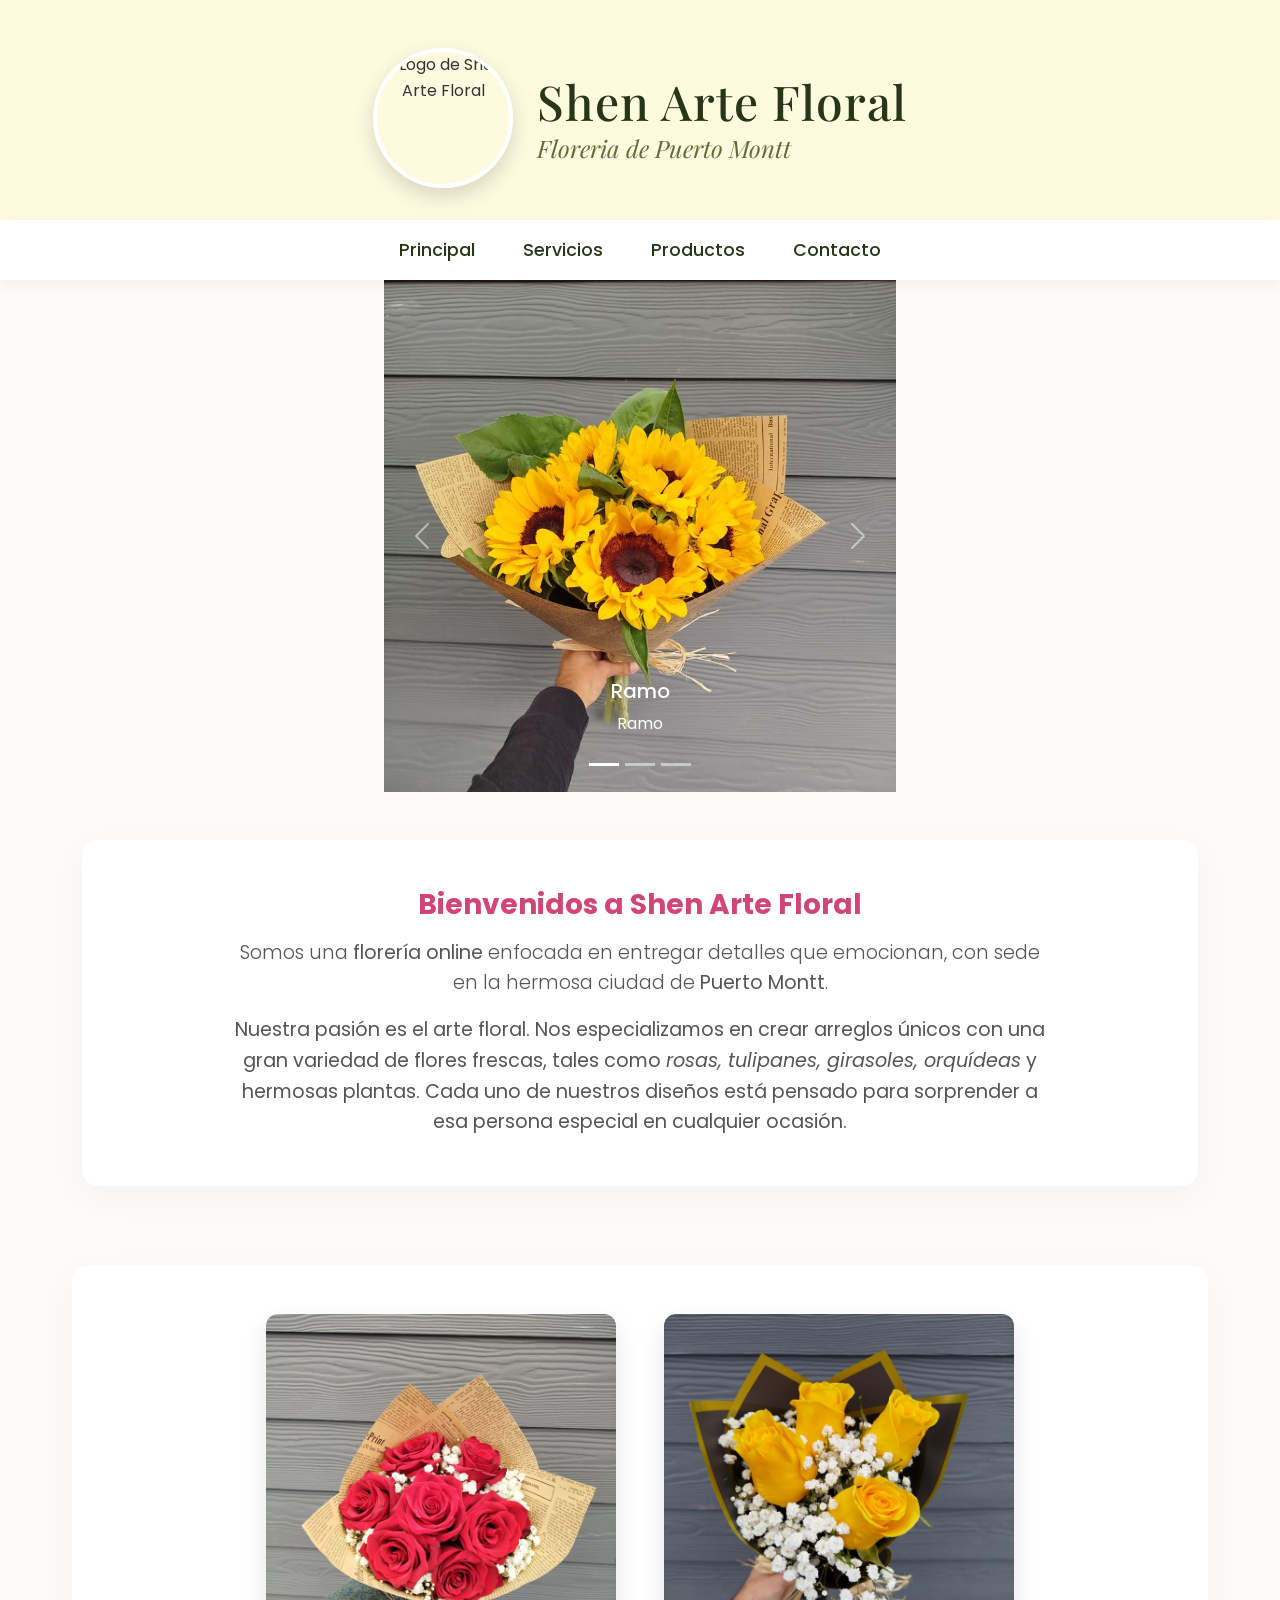
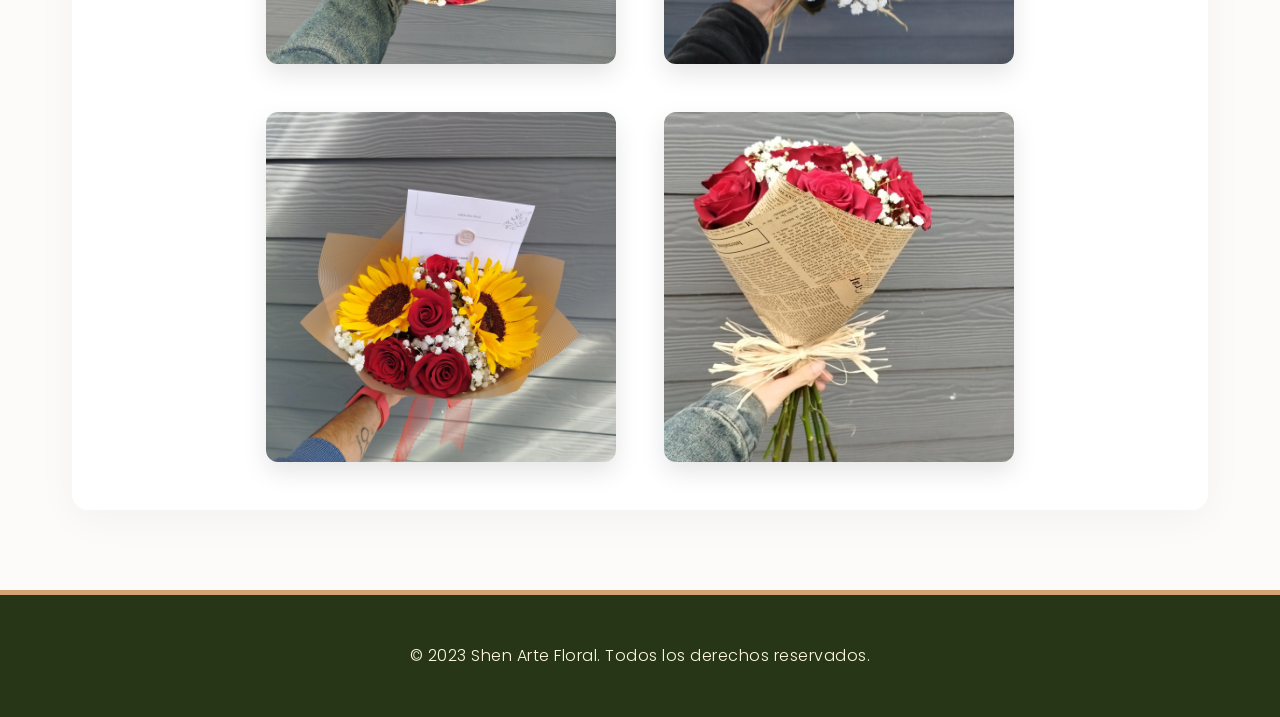
==== index.html @ 88c2bf45 "se añade informacion a pagina Contacto" ====
<!DOCTYPE html>
<html lang="es-CL">

<head>
    <meta charset="utf-8">
    <meta name="viewport" content="width=device-width, initial-scale=1.0">
    <meta name="author" content="Germán Aravena, Hector Briceño, Victor Henriquez">
    <meta name="description" content="Página principal de Shen Arte Floral, tu florería de confianza en Puerto Montt. Explora nuestros hermosos arreglos.">
    <title>Shen Arte Floral - Florería en Puerto Montt</title>
    <link href="https://cdn.jsdelivr.net/npm/bootstrap@5.3.3/dist/css/bootstrap.min.css" rel="stylesheet">
    <script src="https://cdn.jsdelivr.net/npm/bootstrap@5.3.8/dist/js/bootstrap.bundle.min.js" integrity="sha384-FKyoEForCGlyvwx9Hj09JcYn3nv7wiPVlz7YYwJrWVcXK/BmnVDxM+D2scQbITxI" crossorigin="anonymous"></script>
    
    <link rel="stylesheet" href="css/style.css">
    <link rel="icon" href="img/favicon.ico">
</head>
<body>
    <header class="d-flex align-items-center justify-content-center flex-wrap" >
        <img src="https://storage.googleapis.com/redfloral-bucket/company/61/avatar/61-avatar-1749134335.png"
            alt="Logo de Shen Arte Floral" class="mb-0 me-4">
            <div class="text-start">
              <h1 id="SHEN" class="mb-0">Shen Arte Floral</h1>
              <h2 class="titulo2 mt-1">Floreria de Puerto Montt</h2>
            </div>
    </header>
    <nav>
        <ul>
            <li><a href="../index.html">Principal</a></li>
            <li><a href="../html/Servicios.html">Servicios</a></li>
            <li><a href="../html/Productos.html">Productos</a></li>
            <li><a href="../html/Contacto.html">Contacto</a></li>
        </ul>
    </nav>
       <!-- Carrusel -->
       <div id="CarruselRosas" class="carousel slide">
  <div class="carousel-indicators">
    <button type="button" data-bs-target="#carouselExampleCaptions" data-bs-slide-to="0" class="active" aria-current="true" aria-label="Slide 1"></button>
    <button type="button" data-bs-target="#carouselExampleCaptions" data-bs-slide-to="1" aria-label="Slide 2"></button>
    <button type="button" data-bs-target="#carouselExampleCaptions" data-bs-slide-to="2" aria-label="Slide 3"></button>
  </div>
  <div class="carousel-inner">
    <div class="carousel-item active">
      <img src="img/1.jpeg" class="d-block w-100" alt="...">
      <div class="carousel-caption d-none d-md-block">
        <h5>Ramo</h5>
        <p>Ramo</p>
      </div>
    </div>
    <div class="carousel-item">
      <img src="img/2.jpeg" class="d-block w-100" alt="...">
      <div class="carousel-caption d-none d-md-block">
        <h5>Ramo</h5>
        <p>Ramo</p>
      </div>
    </div>
    <div class="carousel-item">
      <img src="img/3.jpeg" class="d-block w-100" alt="...">
      <div class="carousel-caption d-none d-md-block">
        <h5>Ramo</h5>
        <p>Ramo</p>
      </div>
    </div>
  </div>
  <button class="carousel-control-prev" type="button" data-bs-target="#CarruselRosas" data-bs-slide="prev">
    <span class="carousel-control-prev-icon" aria-hidden="true"></span>
    <span class="visually-hidden">Previous</span>
  </button>
  <button class="carousel-control-next" type="button" data-bs-target="#CarruselRosas" data-bs-slide="next">
    <span class="carousel-control-next-icon" aria-hidden="true"></span>
    <span class="visually-hidden">Next</span>
  </button>
</div>
<!--Fin Carrusel-->
    
    <section class="container mt-5 mb-5 text-center px-4">
        <div class="row justify-content-center">
            <div class="col-md-10">
                <h3 class="mb-3 fw-bold" style="color: #d14674;">Bienvenidos a Shen Arte Floral</h3>
                <p class="lead">
                    Somos una <strong>florería online</strong> enfocada en entregar detalles que emocionan, con sede en la hermosa ciudad de <strong>Puerto Montt</strong>.
                </p>
                <p class="mb-0">
                    Nuestra pasión es el arte floral. Nos especializamos en crear arreglos únicos con una gran variedad de flores frescas, tales como 
                    <em>rosas, tulipanes, girasoles, orquídeas</em> y hermosas plantas. Cada uno de nuestros diseños está pensado 
                    para sorprender a esa persona especial en cualquier ocasión.
                </p>
            </div>
        </div>
    </section>

    <section>
        <div>
            <img src="img/10228-full-red-roses-7-3-eco-friendly.webp" alt="Roses">
            <img src="img/bouquet amarill.jpeg" alt="bouquet amarill">
            <img src="img/bouquet mixto.webp" alt="mixto">
            <img src="img/bouquet rosas.jpeg" alt="rosas">
        </div>
    </section>
    <footer>
        <p>&copy; 2023 Shen Arte Floral. Todos los derechos reservados.</p>
    </footer>
</body>

</html>
---- css/style.css ----
@import url('https://fonts.googleapis.com/css2?family=Playfair+Display:ital,wght@0,400;0,700;1,400&family=Poppins:wght@300;400;500;600&display=swap');

:root {
  --primary-color: #d4a373;
  --secondary-color: #fefae0;
  --dark-color: #283618;
  --text-color: #333333;
  --bg-color: #fcfbfa;
}

body {
  font-family: 'Poppins', sans-serif;
  background-color: var(--bg-color);
  color: var(--text-color);
  margin: 0;
  padding: 0;
  line-height: 1.6;
}


header {
  background-color: var(--secondary-color);
  text-align: center;
  padding: 3rem 1rem 2rem;
  box-shadow: 0 4px 6px -1px rgba(0, 0, 0, 0.05);
}

header img {
  border-radius: 50%;
  width: 140px;
  height: 140px;
  object-fit: cover;
  box-shadow: 0 8px 20px rgba(0, 0, 0, 0.15);
  margin-bottom: 1.5rem;
  border: 4px solid white;
}

#SHEN {
  font-family: 'Playfair Display', serif;
  font-size: 2.2rem;
  color: var(--dark-color);
  margin: 0 0 0.5rem 0;
  letter-spacing: 1px;
}

@media (min-width: 768px) {
  #SHEN {
    font-size: 3rem;
  }
}

.titulo2 {
  font-family: 'Playfair Display', serif;
  font-weight: 400;
  font-size: 1.5rem;
  color: #606c38;
  margin: 0;
  font-style: italic;
}


nav {
  background-color: #ffffff;
  box-shadow: 0 4px 15px rgba(0, 0, 0, 0.05);
  position: sticky;
  top: 0;
  z-index: 1000;
  padding: 0.5rem 0;
}

nav ul {
  display: flex;
  justify-content: center;
  list-style: none;
  padding: 0;
  margin: 0;
  gap: 3rem;
  flex-wrap: wrap;
}

nav li {
  margin: 0.5rem 0;
}

nav a {
  text-decoration: none;
  color: var(--dark-color);
  font-weight: 500;
  font-size: 1.1rem;
  transition: all 0.3s ease;
  position: relative;
  padding: 0.5rem 0;
}

nav a::after {
  content: '';
  position: absolute;
  width: 0;
  height: 2px;
  bottom: 0;
  left: 0;
  background-color: var(--primary-color);
  transition: width 0.3s ease;
}

nav a:hover {
  color: var(--primary-color);
}

nav a:hover::after {
  width: 100%;
}


body>img[alt="banner"] {
  width: 100% !important;
  height: 450px;
  object-fit: cover;
  display: block;
}


section {
  max-width: 1200px;
  margin: 5rem auto;
  padding: 0 2rem;
}


section>div:first-child {
  display: flex;
  justify-content: center;
  align-items: center;
  flex-wrap: wrap;
  gap: 1.5rem;
  margin-bottom: 3rem;
  background: white;
  padding: 1.5rem;
  border-radius: 16px;
  box-shadow: 0 10px 40px rgba(0, 0, 0, 0.04);
}

@media (min-width: 768px) {
  section>div:first-child {
    gap: 3rem;
    margin-bottom: 5rem;
    padding: 3rem;
  }
}

section>div:first-child p {
  font-size: 1.2rem;
  color: #555;
  flex: 1;
  min-width: 300px;
}

section>div:first-child img {
  width: 100% !important;
  max-width: 350px;
  height: auto;
  border-radius: 12px;
  object-fit: cover;
  box-shadow: 0 10px 25px rgba(0, 0, 0, 0.1);
  transition: transform 0.4s ease;
}

section>div:first-child img:hover {
  transform: translateY(-8px);
}


section>div:nth-child(2) {
  display: grid;
  grid-template-columns: repeat(auto-fill, minmax(320px, 1fr));
  gap: 2.5rem;
}

/* Keep contact page message cards on Bootstrap row/flex layout. */
.contact-page .contact-message-row {
  display: flex !important;
}

.contact-page .contact-message-row > [class*="col-"] {
  display: flex;
}

.contact-page .contact-message-row .card {
  width: 100%;
}

section>div:nth-child(2) img {
  width: 100% !important;
  height: 300px;
  object-fit: cover;
  border-radius: 12px;
  box-shadow: 0 8px 20px rgba(0, 0, 0, 0.08);
  transition: all 0.4s ease;
  cursor: pointer;
}

section>div:nth-child(2) img:hover {
  transform: scale(1.03) translateY(-5px);
  box-shadow: 0 15px 30px rgba(0, 0, 0, 0.15);
}


footer {
  background-color: var(--dark-color);
  color: #fefae0;
  text-align: center;
  padding: 3rem 1rem;
  margin-top: 5rem;
  border-top: 5px solid var(--primary-color);
}

footer p {
  margin: 0;
  font-size: 1rem;
  font-weight: 300;
  letter-spacing: 0.5px;
}


a {
  text-decoration: none;
}

#CarruselRosas{
    width: 100%;
    max-width: 800px;
    margin: 0 auto;
}

@media (min-width: 768px) {
    #CarruselRosas{
        width: 60%;
    }
}
@media (min-width: 992px) {
    #CarruselRosas{
        width: 40%;
    }
}
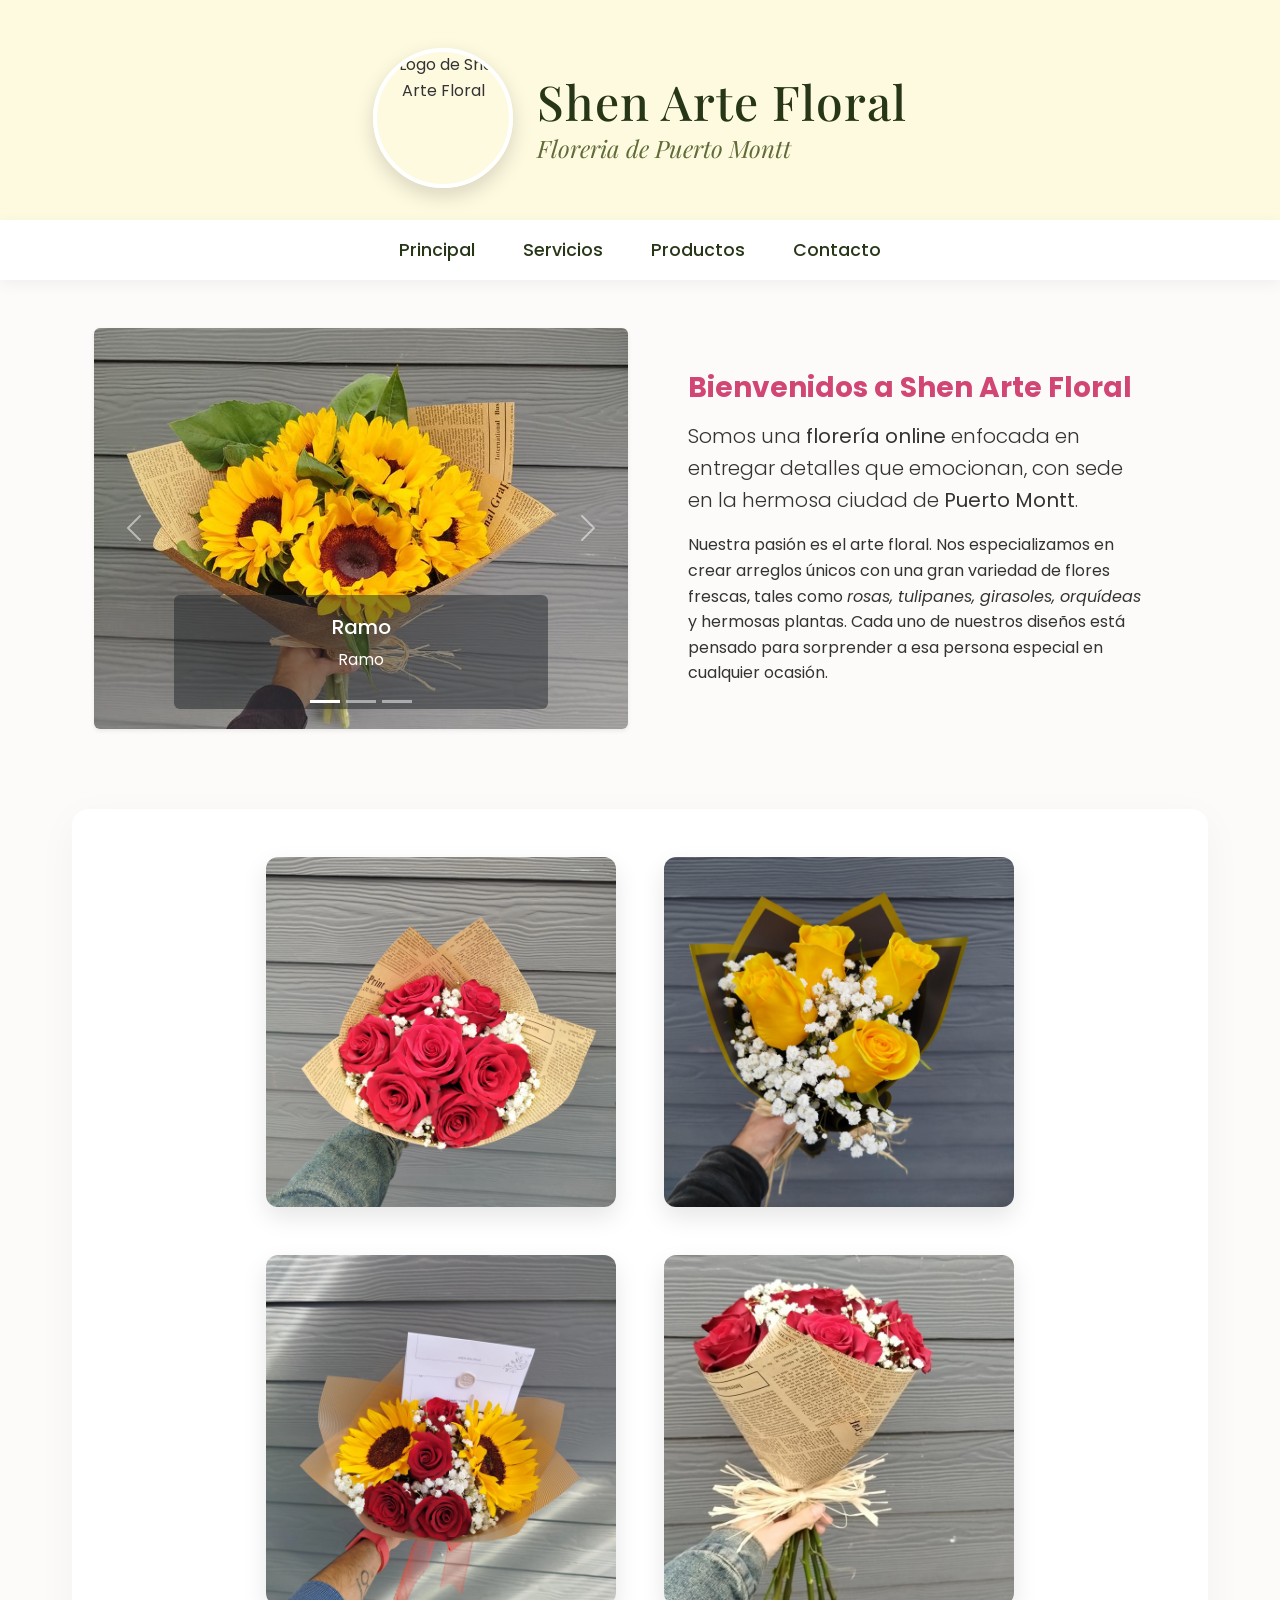
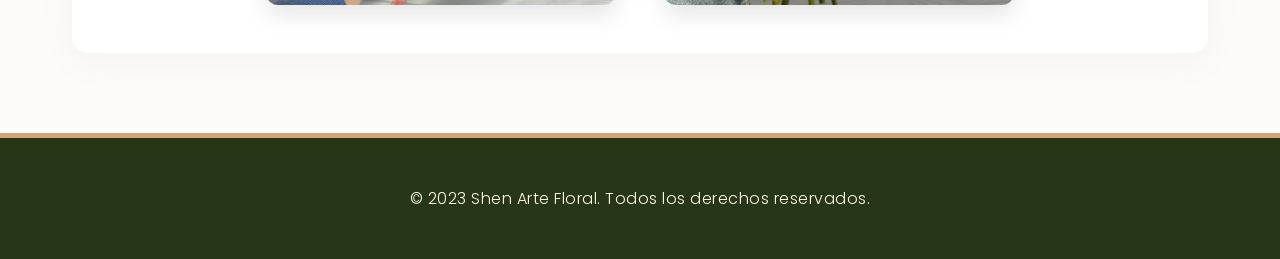
==== commit 738ec5ac: "mejora de carrusel y texto bienvenida" ====
--- a/index.html
+++ b/index.html
@@ -31,49 +31,54 @@
         </ul>
     </nav>
        <!-- Carrusel -->
-       <div id="CarruselRosas" class="carousel slide">
-  <div class="carousel-indicators">
-    <button type="button" data-bs-target="#carouselExampleCaptions" data-bs-slide-to="0" class="active" aria-current="true" aria-label="Slide 1"></button>
-    <button type="button" data-bs-target="#carouselExampleCaptions" data-bs-slide-to="1" aria-label="Slide 2"></button>
-    <button type="button" data-bs-target="#carouselExampleCaptions" data-bs-slide-to="2" aria-label="Slide 3"></button>
-  </div>
-  <div class="carousel-inner">
-    <div class="carousel-item active">
-      <img src="img/1.jpeg" class="d-block w-100" alt="...">
-      <div class="carousel-caption d-none d-md-block">
-        <h5>Ramo</h5>
-        <p>Ramo</p>
-      </div>
-    </div>
-    <div class="carousel-item">
-      <img src="img/2.jpeg" class="d-block w-100" alt="...">
-      <div class="carousel-caption d-none d-md-block">
-        <h5>Ramo</h5>
-        <p>Ramo</p>
-      </div>
-    </div>
-    <div class="carousel-item">
-      <img src="img/3.jpeg" class="d-block w-100" alt="...">
-      <div class="carousel-caption d-none d-md-block">
-        <h5>Ramo</h5>
-        <p>Ramo</p>
-      </div>
-    </div>
-  </div>
-  <button class="carousel-control-prev" type="button" data-bs-target="#CarruselRosas" data-bs-slide="prev">
-    <span class="carousel-control-prev-icon" aria-hidden="true"></span>
-    <span class="visually-hidden">Previous</span>
-  </button>
-  <button class="carousel-control-next" type="button" data-bs-target="#CarruselRosas" data-bs-slide="next">
-    <span class="carousel-control-next-icon" aria-hidden="true"></span>
-    <span class="visually-hidden">Next</span>
-  </button>
-</div>
-<!--Fin Carrusel-->
-    
-    <section class="container mt-5 mb-5 text-center px-4">
-        <div class="row justify-content-center">
-            <div class="col-md-10">
+            <div class="container mt-5 mb-5 px-4">
+        <div class="row align-items-center justify-content-center">
+            
+            <!-- Carrusel -->
+            <div class="col-md-6 mb-4 mb-md-0">
+                <div id="CarruselRosas" class="carousel slide w-100" data-bs-ride="carousel">
+                    <div class="carousel-indicators">
+                        <button type="button" data-bs-target="#CarruselRosas" data-bs-slide-to="0" class="active" aria-current="true" aria-label="Slide 1"></button>
+                        <button type="button" data-bs-target="#CarruselRosas" data-bs-slide-to="1" aria-label="Slide 2"></button>
+                        <button type="button" data-bs-target="#CarruselRosas" data-bs-slide-to="2" aria-label="Slide 3"></button>
+                    </div>
+                    <div class="carousel-inner rounded shadow-sm w-100">
+                        <div class="carousel-item active">
+                            <img src="img/1.jpeg" class="d-block w-100" alt="Arreglo floral 1" style="width: 100%; aspect-ratio: 4 / 3; object-fit: cover;">
+                            <div class="carousel-caption d-none d-md-block bg-dark bg-opacity-50 rounded">
+                                <h5>Ramo</h5>
+                                <p>Ramo</p>
+                            </div>
+                        </div>
+                        <div class="carousel-item">
+                            <img src="img/2.jpeg" class="d-block w-100" alt="Arreglo floral 2" style="width: 100%; aspect-ratio: 4 / 3; object-fit: cover;">
+                            <div class="carousel-caption d-none d-md-block bg-dark bg-opacity-50 rounded">
+                                <h5>Ramo</h5>
+                                <p>Ramo</p>
+                            </div>
+                        </div>
+                        <div class="carousel-item">
+                            <img src="img/3.jpeg" class="d-block w-100" alt="Arreglo floral 3" style="width: 100%; aspect-ratio: 4 / 3; object-fit: cover;">
+                            <div class="carousel-caption d-none d-md-block bg-dark bg-opacity-50 rounded">
+                                <h5>Ramo</h5>
+                                <p>Ramo</p>
+                            </div>
+                        </div>
+                    </div>
+                    <button class="carousel-control-prev" type="button" data-bs-target="#CarruselRosas" data-bs-slide="prev">
+                        <span class="carousel-control-prev-icon" aria-hidden="true"></span>
+                        <span class="visually-hidden">Previous</span>
+                    </button>
+                    <button class="carousel-control-next" type="button" data-bs-target="#CarruselRosas" data-bs-slide="next">
+                        <span class="carousel-control-next-icon" aria-hidden="true"></span>
+                        <span class="visually-hidden">Next</span>
+                    </button>
+                </div>
+            </div>
+            <!--Fin Carrusel-->
+            
+            <!-- Texto de Bienvenida -->
+            <div class="col-md-6 text-start px-md-5">
                 <h3 class="mb-3 fw-bold" style="color: #d14674;">Bienvenidos a Shen Arte Floral</h3>
                 <p class="lead">
                     Somos una <strong>florería online</strong> enfocada en entregar detalles que emocionan, con sede en la hermosa ciudad de <strong>Puerto Montt</strong>.
@@ -84,8 +89,9 @@
                     para sorprender a esa persona especial en cualquier ocasión.
                 </p>
             </div>
+            
         </div>
-    </section>
+    </div>
 
     <section>
         <div>
--- a/css/style.css
+++ b/css/style.css
@@ -225,20 +225,3 @@
 a {
   text-decoration: none;
 }
-
-#CarruselRosas{
-    width: 100%;
-    max-width: 800px;
-    margin: 0 auto;
-}
-
-@media (min-width: 768px) {
-    #CarruselRosas{
-        width: 60%;
-    }
-}
-@media (min-width: 992px) {
-    #CarruselRosas{
-        width: 40%;
-    }
-}
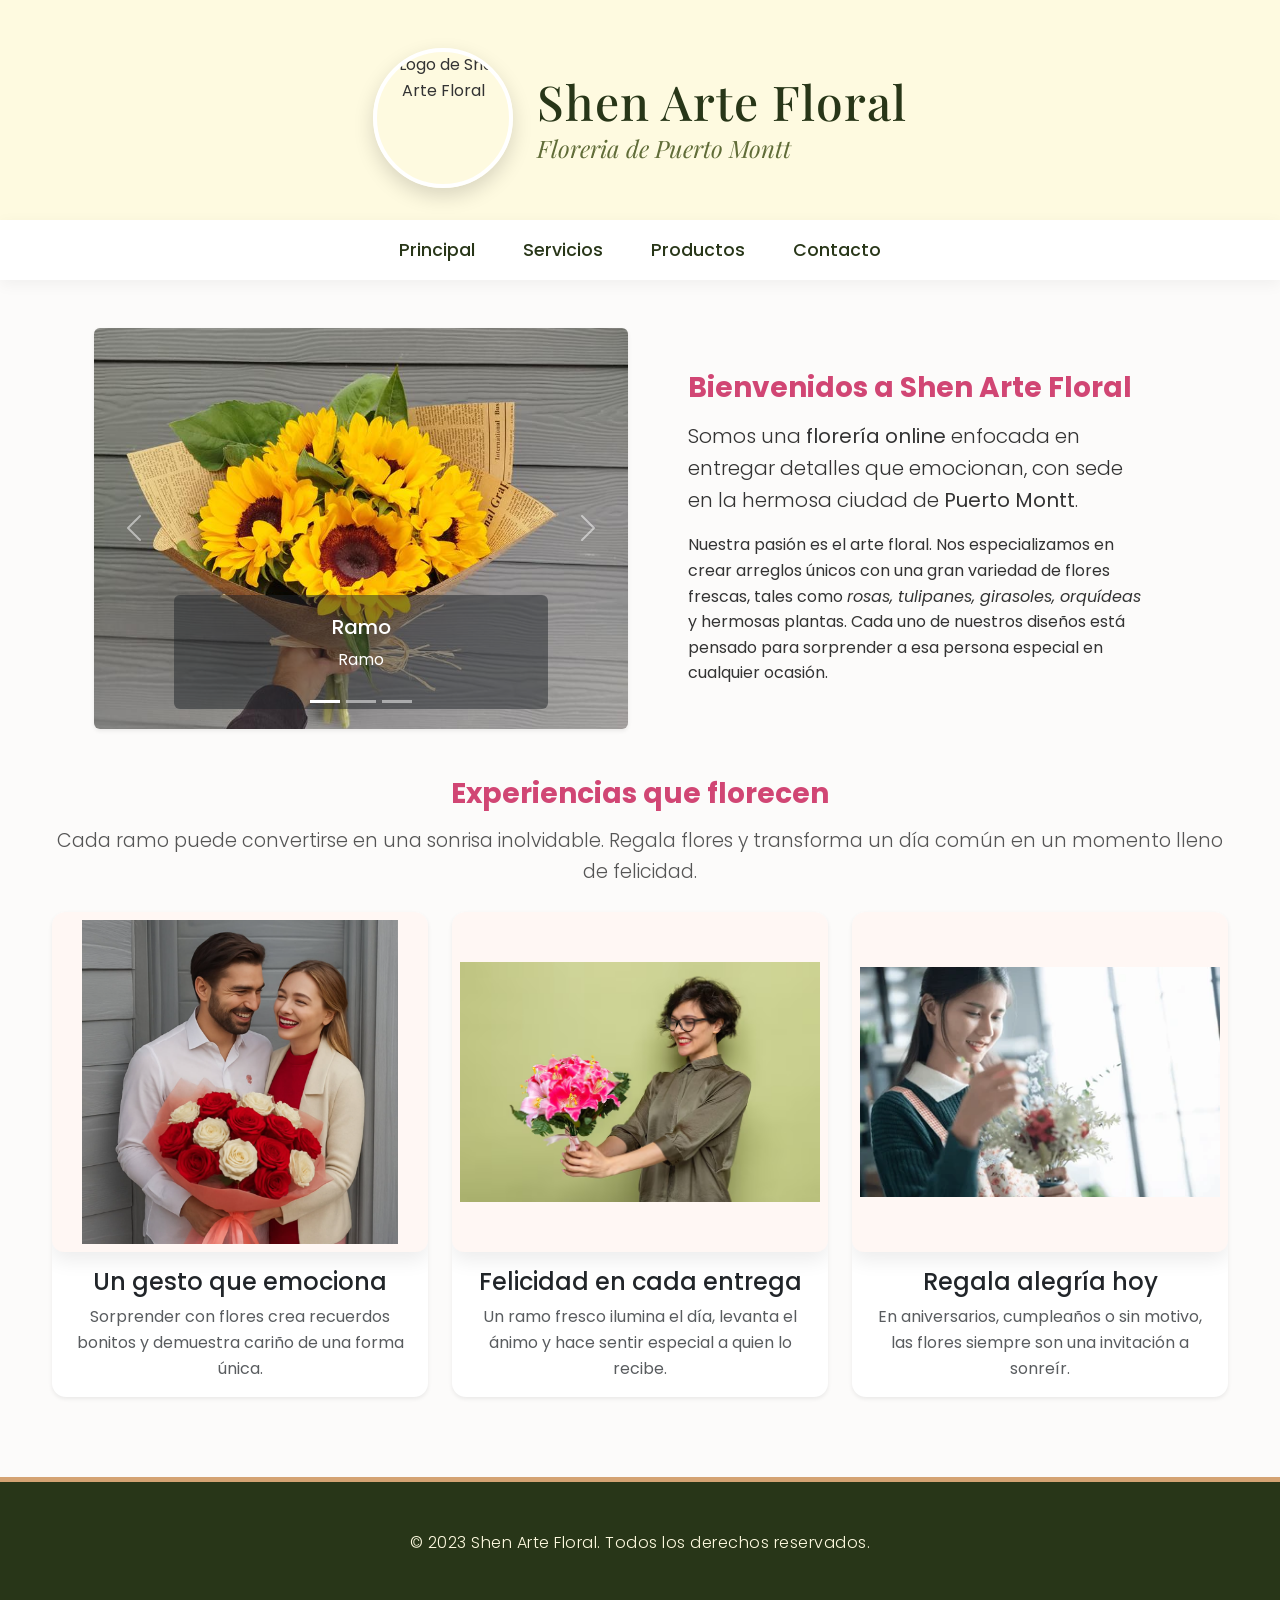
==== commit a16ccf04: "ultimos arreglos al index" ====
--- a/index.html
+++ b/index.html
@@ -5,100 +5,154 @@
     <meta charset="utf-8">
     <meta name="viewport" content="width=device-width, initial-scale=1.0">
     <meta name="author" content="Germán Aravena, Hector Briceño, Victor Henriquez">
-    <meta name="description" content="Página principal de Shen Arte Floral, tu florería de confianza en Puerto Montt. Explora nuestros hermosos arreglos.">
+    <meta name="description"
+        content="Página principal de Shen Arte Floral, tu florería de confianza en Puerto Montt. Explora nuestros hermosos arreglos.">
     <title>Shen Arte Floral - Florería en Puerto Montt</title>
     <link href="https://cdn.jsdelivr.net/npm/bootstrap@5.3.3/dist/css/bootstrap.min.css" rel="stylesheet">
-    <script src="https://cdn.jsdelivr.net/npm/bootstrap@5.3.8/dist/js/bootstrap.bundle.min.js" integrity="sha384-FKyoEForCGlyvwx9Hj09JcYn3nv7wiPVlz7YYwJrWVcXK/BmnVDxM+D2scQbITxI" crossorigin="anonymous"></script>
-    
+    <script src="https://cdn.jsdelivr.net/npm/bootstrap@5.3.8/dist/js/bootstrap.bundle.min.js"
+        integrity="sha384-FKyoEForCGlyvwx9Hj09JcYn3nv7wiPVlz7YYwJrWVcXK/BmnVDxM+D2scQbITxI"
+        crossorigin="anonymous"></script>
+
     <link rel="stylesheet" href="css/style.css">
     <link rel="icon" href="img/favicon.ico">
 </head>
+
 <body>
-    <header class="d-flex align-items-center justify-content-center flex-wrap" >
+    <header class="d-flex align-items-center justify-content-center flex-wrap">
         <img src="https://storage.googleapis.com/redfloral-bucket/company/61/avatar/61-avatar-1749134335.png"
             alt="Logo de Shen Arte Floral" class="mb-0 me-4">
-            <div class="text-start">
-              <h1 id="SHEN" class="mb-0">Shen Arte Floral</h1>
-              <h2 class="titulo2 mt-1">Floreria de Puerto Montt</h2>
-            </div>
+        <div class="text-start">
+            <h1 id="SHEN" class="mb-0">Shen Arte Floral</h1>
+            <h2 class="titulo2 mt-1">Floreria de Puerto Montt</h2>
+        </div>
     </header>
     <nav>
         <ul>
-            <li><a href="../index.html">Principal</a></li>
-            <li><a href="../html/Servicios.html">Servicios</a></li>
-            <li><a href="../html/Productos.html">Productos</a></li>
-            <li><a href="../html/Contacto.html">Contacto</a></li>
+            <li><a href="index.html">Principal</a></li>
+            <li><a href="html/Servicios.html">Servicios</a></li>
+            <li><a href="html/Productos.html">Productos</a></li>
+            <li><a href="html/Contacto.html">Contacto</a></li>
         </ul>
     </nav>
-       <!-- Carrusel -->
-            <div class="container mt-5 mb-5 px-4">
+    <!-- Carrusel -->
+    <div class="container mt-5 mb-5 px-4">
         <div class="row align-items-center justify-content-center">
-            
+
             <!-- Carrusel -->
             <div class="col-md-6 mb-4 mb-md-0">
                 <div id="CarruselRosas" class="carousel slide w-100" data-bs-ride="carousel">
                     <div class="carousel-indicators">
-                        <button type="button" data-bs-target="#CarruselRosas" data-bs-slide-to="0" class="active" aria-current="true" aria-label="Slide 1"></button>
-                        <button type="button" data-bs-target="#CarruselRosas" data-bs-slide-to="1" aria-label="Slide 2"></button>
-                        <button type="button" data-bs-target="#CarruselRosas" data-bs-slide-to="2" aria-label="Slide 3"></button>
+                        <button type="button" data-bs-target="#CarruselRosas" data-bs-slide-to="0" class="active"
+                            aria-current="true" aria-label="Slide 1"></button>
+                        <button type="button" data-bs-target="#CarruselRosas" data-bs-slide-to="1"
+                            aria-label="Slide 2"></button>
+                        <button type="button" data-bs-target="#CarruselRosas" data-bs-slide-to="2"
+                            aria-label="Slide 3"></button>
                     </div>
                     <div class="carousel-inner rounded shadow-sm w-100">
                         <div class="carousel-item active">
-                            <img src="img/1.jpeg" class="d-block w-100" alt="Arreglo floral 1" style="width: 100%; aspect-ratio: 4 / 3; object-fit: cover;">
+                            <img src="img/1.jpeg" class="d-block w-100" alt="Arreglo floral 1"
+                                style="width: 100%; aspect-ratio: 4 / 3; object-fit: cover;">
                             <div class="carousel-caption d-none d-md-block bg-dark bg-opacity-50 rounded">
                                 <h5>Ramo</h5>
                                 <p>Ramo</p>
                             </div>
                         </div>
                         <div class="carousel-item">
-                            <img src="img/2.jpeg" class="d-block w-100" alt="Arreglo floral 2" style="width: 100%; aspect-ratio: 4 / 3; object-fit: cover;">
+                            <img src="img/2.jpeg" class="d-block w-100" alt="Arreglo floral 2"
+                                style="width: 100%; aspect-ratio: 4 / 3; object-fit: cover;">
                             <div class="carousel-caption d-none d-md-block bg-dark bg-opacity-50 rounded">
                                 <h5>Ramo</h5>
                                 <p>Ramo</p>
                             </div>
                         </div>
                         <div class="carousel-item">
-                            <img src="img/3.jpeg" class="d-block w-100" alt="Arreglo floral 3" style="width: 100%; aspect-ratio: 4 / 3; object-fit: cover;">
+                            <img src="img/3.jpeg" class="d-block w-100" alt="Arreglo floral 3"
+                                style="width: 100%; aspect-ratio: 4 / 3; object-fit: cover;">
                             <div class="carousel-caption d-none d-md-block bg-dark bg-opacity-50 rounded">
                                 <h5>Ramo</h5>
                                 <p>Ramo</p>
                             </div>
                         </div>
                     </div>
-                    <button class="carousel-control-prev" type="button" data-bs-target="#CarruselRosas" data-bs-slide="prev">
+                    <button class="carousel-control-prev" type="button" data-bs-target="#CarruselRosas"
+                        data-bs-slide="prev">
                         <span class="carousel-control-prev-icon" aria-hidden="true"></span>
                         <span class="visually-hidden">Previous</span>
                     </button>
-                    <button class="carousel-control-next" type="button" data-bs-target="#CarruselRosas" data-bs-slide="next">
+                    <button class="carousel-control-next" type="button" data-bs-target="#CarruselRosas"
+                        data-bs-slide="next">
                         <span class="carousel-control-next-icon" aria-hidden="true"></span>
                         <span class="visually-hidden">Next</span>
                     </button>
                 </div>
             </div>
             <!--Fin Carrusel-->
-            
+
             <!-- Texto de Bienvenida -->
             <div class="col-md-6 text-start px-md-5">
                 <h3 class="mb-3 fw-bold" style="color: #d14674;">Bienvenidos a Shen Arte Floral</h3>
                 <p class="lead">
-                    Somos una <strong>florería online</strong> enfocada en entregar detalles que emocionan, con sede en la hermosa ciudad de <strong>Puerto Montt</strong>.
+                    Somos una <strong>florería online</strong> enfocada en entregar detalles que emocionan, con sede en
+                    la hermosa ciudad de <strong>Puerto Montt</strong>.
                 </p>
                 <p class="mb-0">
-                    Nuestra pasión es el arte floral. Nos especializamos en crear arreglos únicos con una gran variedad de flores frescas, tales como 
-                    <em>rosas, tulipanes, girasoles, orquídeas</em> y hermosas plantas. Cada uno de nuestros diseños está pensado 
+                    Nuestra pasión es el arte floral. Nos especializamos en crear arreglos únicos con una gran variedad
+                    de flores frescas, tales como
+                    <em>rosas, tulipanes, girasoles, orquídeas</em> y hermosas plantas. Cada uno de nuestros diseños
+                    está pensado
                     para sorprender a esa persona especial en cualquier ocasión.
                 </p>
             </div>
-            
+
         </div>
     </div>
 
-    <section>
-        <div>
-            <img src="img/10228-full-red-roses-7-3-eco-friendly.webp" alt="Roses">
-            <img src="img/bouquet amarill.jpeg" alt="bouquet amarill">
-            <img src="img/bouquet mixto.webp" alt="mixto">
-            <img src="img/bouquet rosas.jpeg" alt="rosas">
+    <section class="container my-5 home-experiencias">
+        <div class="text-center mb-4">
+            <h3 class="mb-3 fw-bold" style="color: #d14674;">Experiencias que florecen</h3>
+            <p class="lead mb-0">
+                Cada ramo puede convertirse en una sonrisa inolvidable.
+                Regala flores y transforma un d&iacute;a com&uacute;n en un momento lleno de felicidad.
+            </p>
+        </div>
+
+        <div class="row g-4 justify-content-center">
+            <div class="col-12 col-md-6 col-lg-4">
+                <article class="card h-100 shadow-sm border-0 experiencia-card">
+                    <img src="img/persona1.png" class="card-img-top" alt="Cliente feliz recibiendo flores">
+                    <div class="card-body text-center">
+                        <h4 class="card-title">Un gesto que emociona</h4>
+                        <p class="card-text text-muted">
+                            Sorprender con flores crea recuerdos bonitos y demuestra cari&ntilde;o de una forma &uacute;nica.
+                        </p>
+                    </div>
+                </article>
+            </div>
+
+            <div class="col-12 col-md-6 col-lg-4">
+                <article class="card h-100 shadow-sm border-0 experiencia-card">
+                    <img src="img/persona2.avif" class="card-img-top" alt="Persona sonriendo con un bouquet">
+                    <div class="card-body text-center">
+                        <h4 class="card-title">Felicidad en cada entrega</h4>
+                        <p class="card-text text-muted">
+                            Un ramo fresco ilumina el d&iacute;a, levanta el &aacute;nimo y hace sentir especial a quien lo recibe.
+                        </p>
+                    </div>
+                </article>
+            </div>
+
+            <div class="col-12 col-md-6 col-lg-4">
+                <article class="card h-100 shadow-sm border-0 experiencia-card">
+                    <img src="img/persona3.png" class="card-img-top" alt="Regalo floral para una ocasi&oacute;n especial">
+                    <div class="card-body text-center">
+                        <h4 class="card-title">Regala alegr&iacute;a hoy</h4>
+                        <p class="card-text text-muted">
+                            En aniversarios, cumplea&ntilde;os o sin motivo, las flores siempre son una invitaci&oacute;n a sonre&iacute;r.
+                        </p>
+                    </div>
+                </article>
+            </div>
         </div>
     </section>
     <footer>
--- a/css/style.css
+++ b/css/style.css
@@ -204,6 +204,53 @@
   box-shadow: 0 15px 30px rgba(0, 0, 0, 0.15);
 }
 
+.home-experiencias {
+  max-width: 1200px;
+}
+
+.home-experiencias > div:first-child {
+  display: block;
+  background: transparent;
+  padding: 0;
+  box-shadow: none;
+  margin-bottom: 2rem;
+}
+
+.home-experiencias > div:nth-child(2) {
+  display: flex !important;
+  flex-wrap: wrap;
+  grid-template-columns: none !important;
+  gap: 0 !important;
+}
+
+.home-experiencias > div:nth-child(2) > [class*="col-"] {
+  display: flex;
+}
+
+.home-experiencias .experiencia-card {
+  width: 100%;
+  border-radius: 14px;
+  overflow: hidden;
+  transition: transform 0.3s ease, box-shadow 0.3s ease;
+}
+
+.home-experiencias .experiencia-card:hover {
+  transform: translateY(-6px);
+  box-shadow: 0 12px 28px rgba(0, 0, 0, 0.12);
+}
+
+.home-experiencias .experiencia-card .card-img-top {
+  width: 100%;
+  height: 340px;
+  object-fit: contain;
+  background-color: #fff7f4;
+  padding: 0.5rem;
+}
+
+.home-experiencias .experiencia-card .card-text {
+  line-height: 1.6;
+}
+
 
 footer {
   background-color: var(--dark-color);
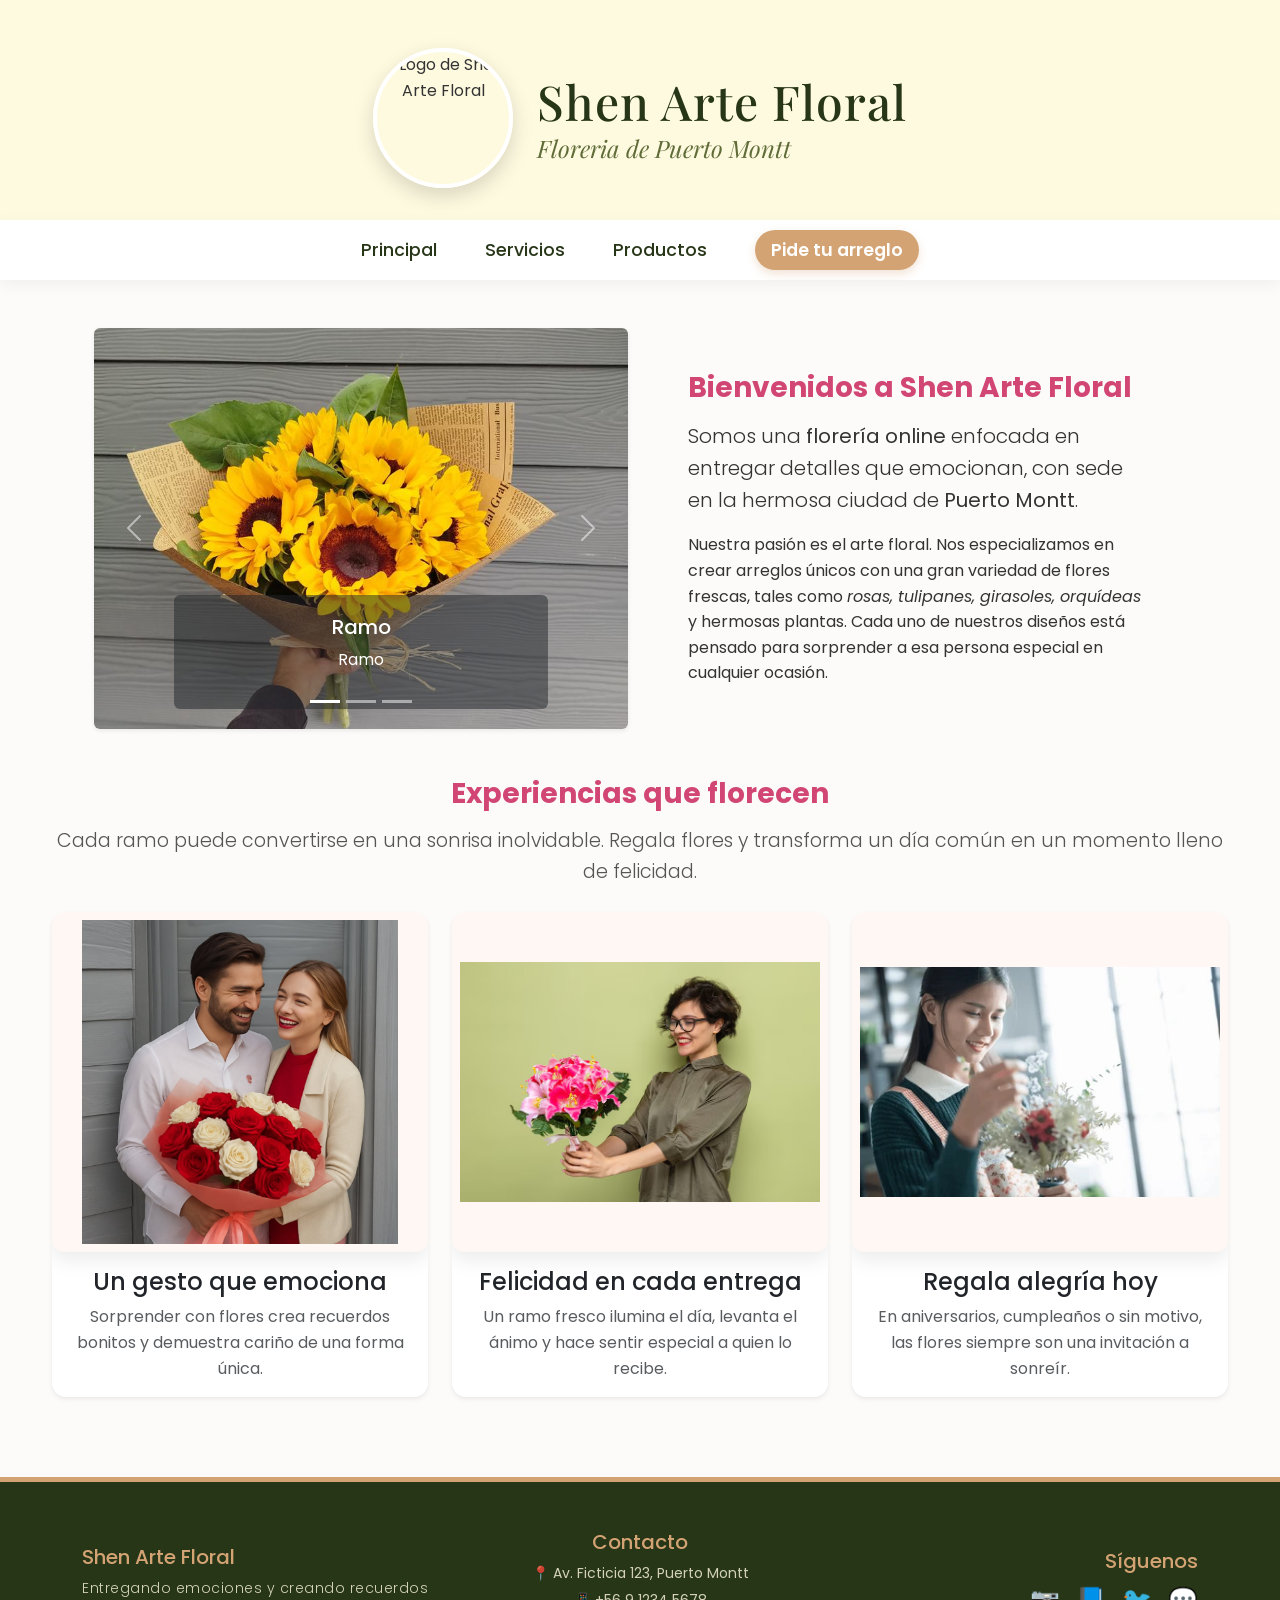
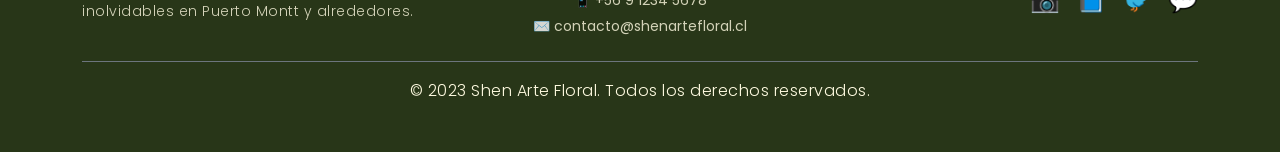
==== commit cf15ea7a: "Mejoras al formulario" ====
--- a/index.html
+++ b/index.html
@@ -31,7 +31,7 @@
             <li><a href="index.html">Principal</a></li>
             <li><a href="html/Servicios.html">Servicios</a></li>
             <li><a href="html/Productos.html">Productos</a></li>
-            <li><a href="html/Contacto.html">Contacto</a></li>
+            <li><a href="html/Contacto.html" class="nav-highlight">Pide tu arreglo</a></li>
         </ul>
     </nav>
     <!-- Carrusel -->
@@ -156,7 +156,34 @@
         </div>
     </section>
     <footer>
-        <p>&copy; 2023 Shen Arte Floral. Todos los derechos reservados.</p>
+        <div class="container">
+            <div class="row g-4 text-center text-md-start align-items-center">
+                <div class="col-md-4">
+                    <h5 class="mb-2" style="color: var(--primary-color);">Shen Arte Floral</h5>
+                    <p class="small mb-0" style="color: #fefae0; opacity: 0.8;">Entregando emociones y creando recuerdos inolvidables en Puerto Montt y alrededores.</p>
+                </div>
+                <div class="col-md-4 text-center">
+                    <h5 class="mb-2" style="color: var(--primary-color);">Contacto</h5>
+                    <ul class="list-unstyled small mb-0" style="color: #fefae0; opacity: 0.8;">
+                        <li class="mb-1">📍 Av. Ficticia 123, Puerto Montt</li>
+                        <li class="mb-1">📱 +56 9 1234 5678</li>
+                        <li>✉️ contacto@shenartefloral.cl</li>
+                    </ul>
+                </div>
+                <div class="col-md-4 text-center text-md-end">
+                    <h5 class="mb-2" style="color: var(--primary-color);">Síguenos</h5>
+                    <div class="d-flex justify-content-center justify-content-md-end gap-3 fs-4">
+                        <a href="https://www.instagram.com/shenartefloral/" target="_blank" class="text-decoration-none" title="Instagram" style="color: #fefae0;">📷</a>
+                        <a href="#" class="text-decoration-none" title="Facebook" style="color: #fefae0;">📘</a>
+                        <a href="#" class="text-decoration-none" title="Twitter" style="color: #fefae0;">🐦</a>
+                        <a href="#" class="text-decoration-none" title="WhatsApp" style="color: #fefae0;">💬</a>
+                    </div>
+                </div>
+            </div>
+            <div class="text-center mt-4 pt-3 border-top border-secondary small">
+                <p>&copy; 2023 Shen Arte Floral. Todos los derechos reservados.</p>
+            </div>
+        </div>
     </footer>
 </body>
 
--- a/css/style.css
+++ b/css/style.css
@@ -16,7 +16,6 @@
   padding: 0;
   line-height: 1.6;
 }
-
 
 header {
   background-color: var(--secondary-color);
@@ -58,7 +57,6 @@
   font-style: italic;
 }
 
-
 nav {
   background-color: #ffffff;
   box-shadow: 0 4px 15px rgba(0, 0, 0, 0.05);
@@ -71,6 +69,7 @@
 nav ul {
   display: flex;
   justify-content: center;
+  align-items: center;
   list-style: none;
   padding: 0;
   margin: 0;
@@ -111,6 +110,25 @@
   width: 100%;
 }
 
+/* NUEVA CLASE PARA DESTACAR EL ENLACE DE PEDIDO */
+nav a.nav-highlight {
+  background-color: var(--primary-color);
+  color: white;
+  padding: 0.5rem 1rem;
+  border-radius: 20px;
+  font-weight: 600;
+  box-shadow: 0 4px 10px rgba(212, 163, 115, 0.3);
+}
+
+nav a.nav-highlight::after {
+  display: none;
+}
+
+nav a.nav-highlight:hover {
+  background-color: #c09060;
+  color: white;
+  transform: translateY(-2px);
+}
 
 body>img[alt="banner"] {
   width: 100% !important;
@@ -119,13 +137,11 @@
   display: block;
 }
 
-
 section {
   max-width: 1200px;
   margin: 5rem auto;
   padding: 0 2rem;
 }
-
 
 section>div:first-child {
   display: flex;
@@ -140,12 +156,27 @@
   box-shadow: 0 10px 40px rgba(0, 0, 0, 0.04);
 }
 
+.contact-page > div:first-child,
+.productos-page > div:first-child,
+.servicios-page > div:first-child {
+  display: flex;
+  background: transparent;
+  padding: 0;
+  box-shadow: none;
+}
+
 @media (min-width: 768px) {
   section>div:first-child {
     gap: 3rem;
     margin-bottom: 5rem;
     padding: 3rem;
   }
+  .contact-page > div:first-child,
+  .productos-page > div:first-child,
+  .servicios-page > div:first-child {
+    padding: 0;
+    margin-bottom: 3rem;
+  }
 }
 
 section>div:first-child p {
@@ -153,6 +184,14 @@
   color: #555;
   flex: 1;
   min-width: 300px;
+}
+
+.contact-page > div:first-child p,
+.productos-page > div:first-child p,
+.servicios-page > div:first-child p {
+  font-size: inherit;
+  flex: none;
+  min-width: 0;
 }
 
 section>div:first-child img {
@@ -169,7 +208,6 @@
   transform: translateY(-8px);
 }
 
-
 section>div:nth-child(2) {
   display: grid;
   grid-template-columns: repeat(auto-fill, minmax(320px, 1fr));
@@ -183,6 +221,7 @@
 
 .contact-page .contact-message-row > [class*="col-"] {
   display: flex;
+  flex-direction: column;
 }
 
 .contact-page .contact-message-row .card {
@@ -251,7 +290,6 @@
   line-height: 1.6;
 }
 
-
 footer {
   background-color: var(--dark-color);
   color: #fefae0;
@@ -268,7 +306,6 @@
   letter-spacing: 0.5px;
 }
 
-
 a {
   text-decoration: none;
 }
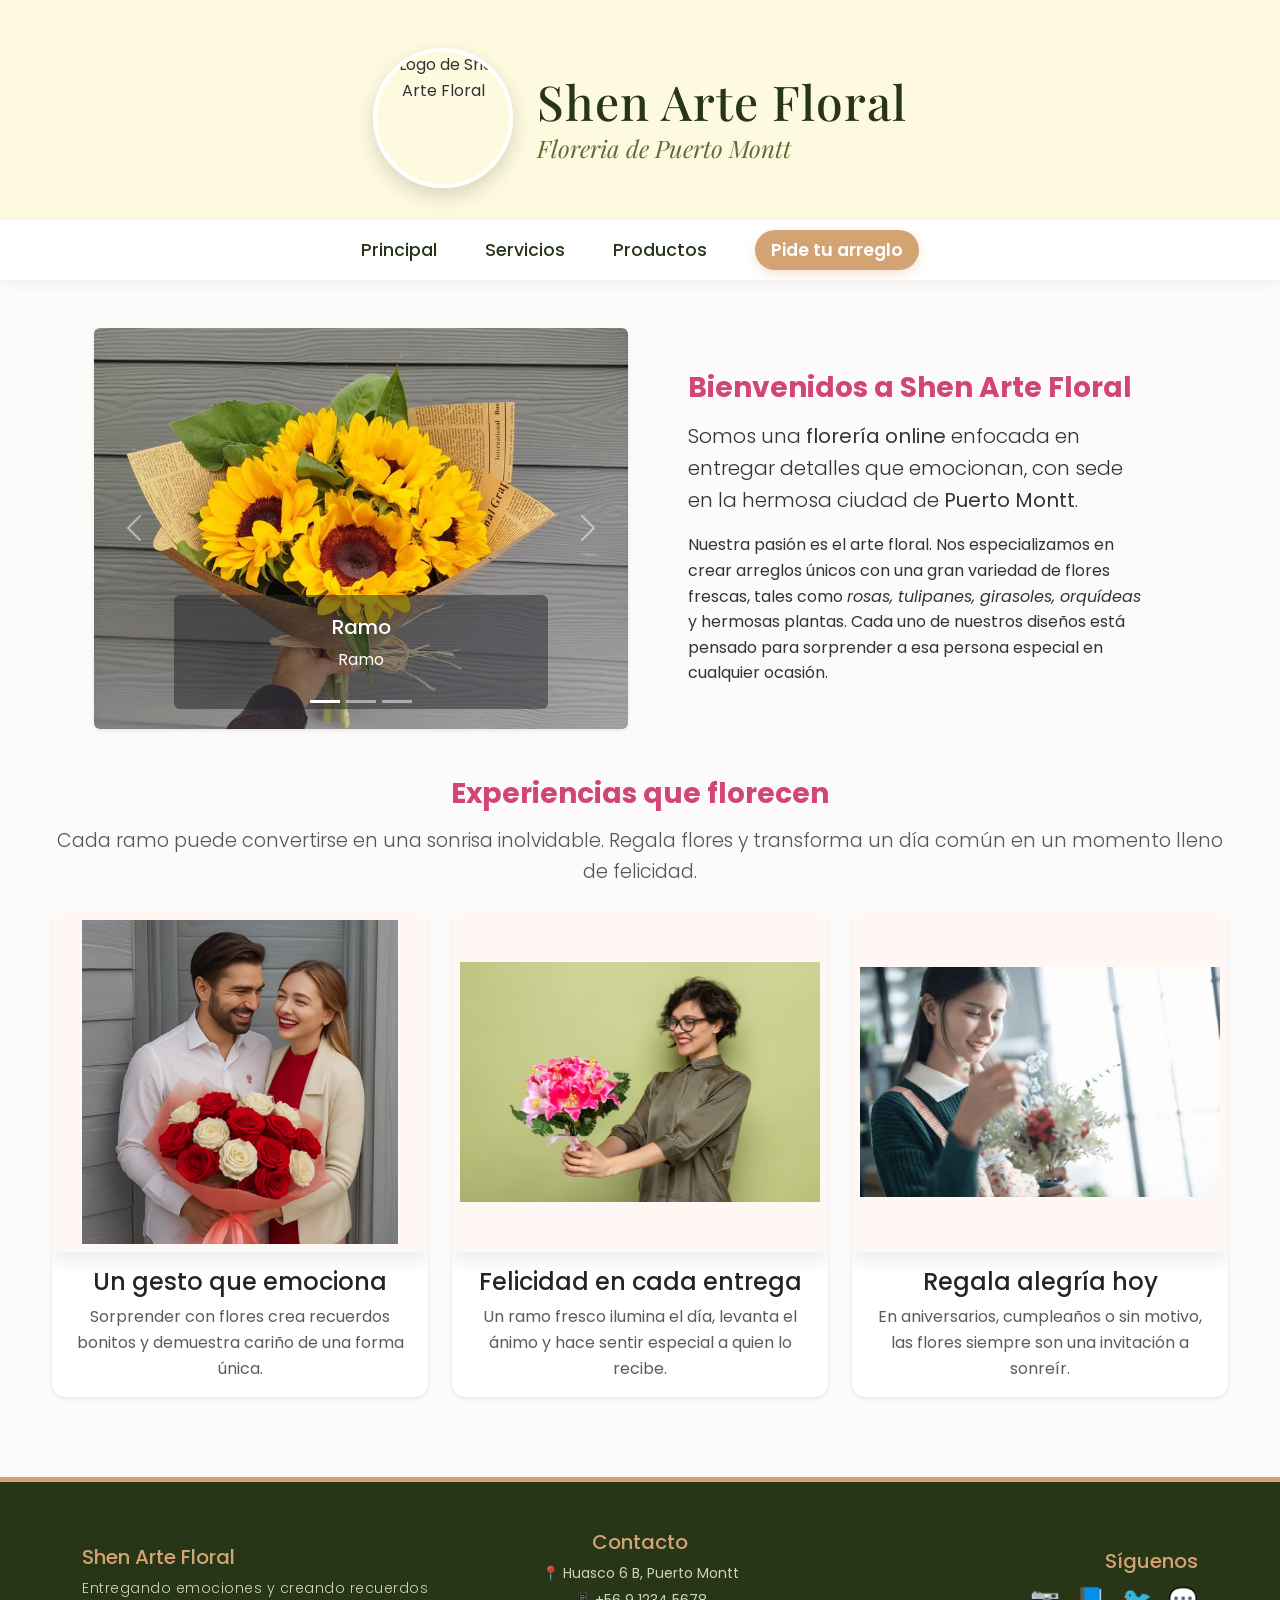
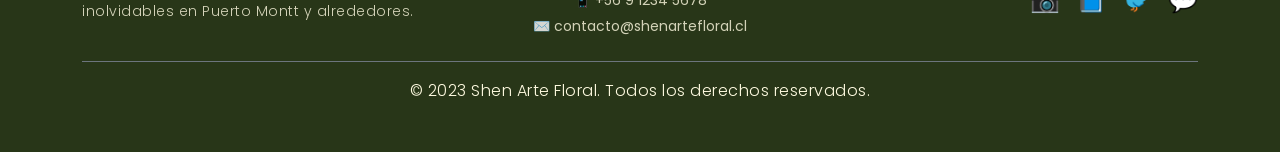
==== commit 31d6985a: "se cambia mapa y footer" ====
--- a/index.html
+++ b/index.html
@@ -165,7 +165,7 @@
                 <div class="col-md-4 text-center">
                     <h5 class="mb-2" style="color: var(--primary-color);">Contacto</h5>
                     <ul class="list-unstyled small mb-0" style="color: #fefae0; opacity: 0.8;">
-                        <li class="mb-1">📍 Av. Ficticia 123, Puerto Montt</li>
+                        <li class="mb-1">📍 Huasco 6 B, Puerto Montt</li>
                         <li class="mb-1">📱 +56 9 1234 5678</li>
                         <li>✉️ contacto@shenartefloral.cl</li>
                     </ul>
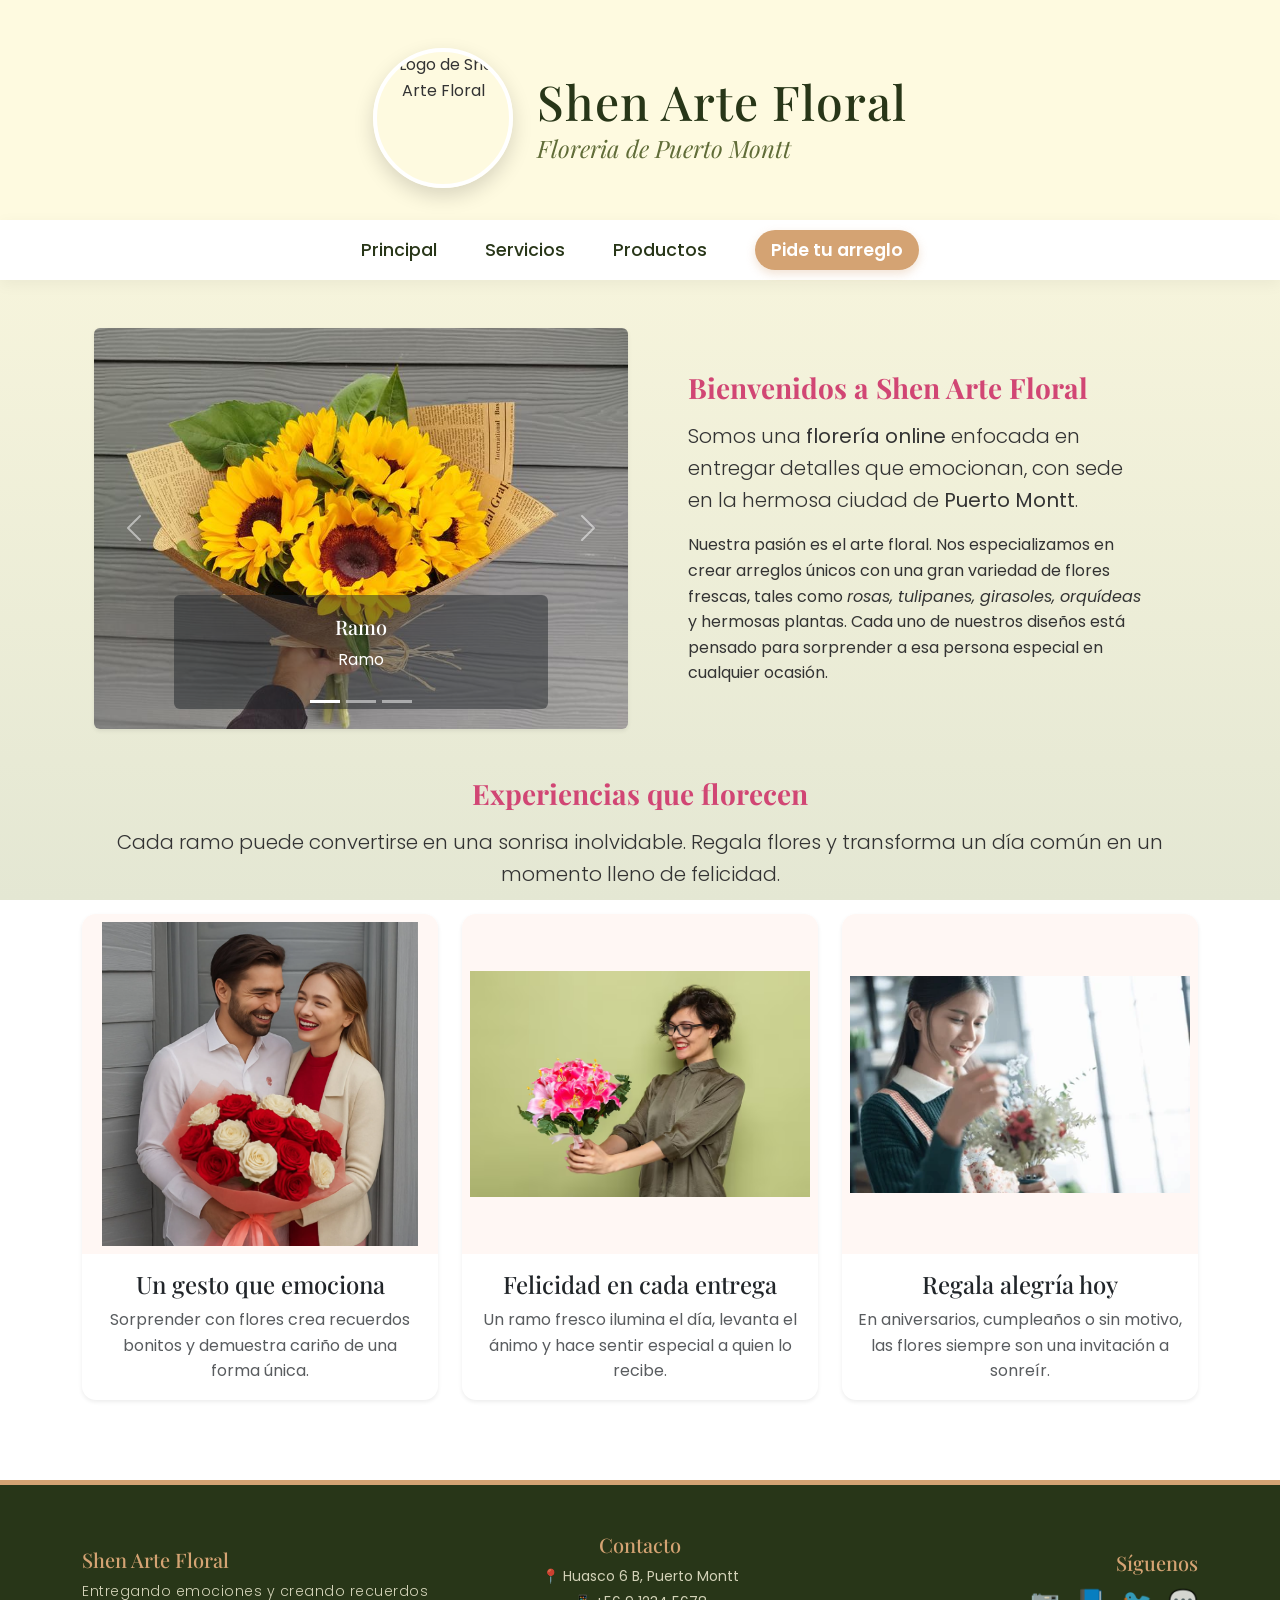
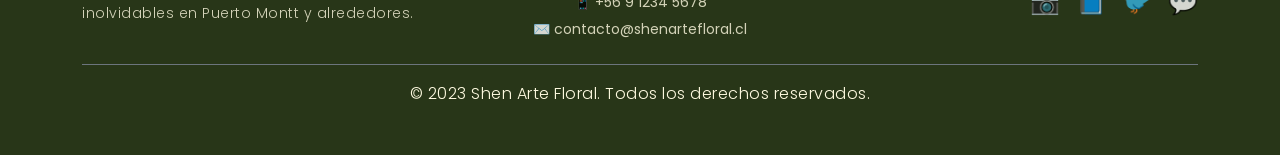
==== commit 329c694b: "ultimos cambios style.css" ====
--- a/index.html
+++ b/index.html
@@ -17,7 +17,7 @@
     <link rel="icon" href="img/favicon.ico">
 </head>
 
-<body>
+<body class="bg-floral-gradient">
     <header class="d-flex align-items-center justify-content-center flex-wrap">
         <img src="https://storage.googleapis.com/redfloral-bucket/company/61/avatar/61-avatar-1749134335.png"
             alt="Logo de Shen Arte Floral" class="mb-0 me-4">
@@ -51,24 +51,21 @@
                     </div>
                     <div class="carousel-inner rounded shadow-sm w-100">
                         <div class="carousel-item active">
-                            <img src="img/1.jpeg" class="d-block w-100" alt="Arreglo floral 1"
-                                style="width: 100%; aspect-ratio: 4 / 3; object-fit: cover;">
+                            <img src="img/1.jpeg" class="d-block w-100 img-carousel" alt="Arreglo floral 1">
                             <div class="carousel-caption d-none d-md-block bg-dark bg-opacity-50 rounded">
                                 <h5>Ramo</h5>
                                 <p>Ramo</p>
                             </div>
                         </div>
                         <div class="carousel-item">
-                            <img src="img/2.jpeg" class="d-block w-100" alt="Arreglo floral 2"
-                                style="width: 100%; aspect-ratio: 4 / 3; object-fit: cover;">
+                            <img src="img/2.jpeg" class="d-block w-100 img-carousel" alt="Arreglo floral 2">
                             <div class="carousel-caption d-none d-md-block bg-dark bg-opacity-50 rounded">
                                 <h5>Ramo</h5>
                                 <p>Ramo</p>
                             </div>
                         </div>
                         <div class="carousel-item">
-                            <img src="img/3.jpeg" class="d-block w-100" alt="Arreglo floral 3"
-                                style="width: 100%; aspect-ratio: 4 / 3; object-fit: cover;">
+                            <img src="img/3.jpeg" class="d-block w-100 img-carousel" alt="Arreglo floral 3">
                             <div class="carousel-caption d-none d-md-block bg-dark bg-opacity-50 rounded">
                                 <h5>Ramo</h5>
                                 <p>Ramo</p>
@@ -91,7 +88,7 @@
 
             <!-- Texto de Bienvenida -->
             <div class="col-md-6 text-start px-md-5">
-                <h3 class="mb-3 fw-bold" style="color: #d14674;">Bienvenidos a Shen Arte Floral</h3>
+                <h3 class="mb-3 fw-bold text-brand-pink">Bienvenidos a Shen Arte Floral</h3>
                 <p class="lead">
                     Somos una <strong>florería online</strong> enfocada en entregar detalles que emocionan, con sede en
                     la hermosa ciudad de <strong>Puerto Montt</strong>.
@@ -110,7 +107,7 @@
 
     <section class="container my-5 home-experiencias">
         <div class="text-center mb-4">
-            <h3 class="mb-3 fw-bold" style="color: #d14674;">Experiencias que florecen</h3>
+            <h3 class="mb-3 fw-bold text-brand-pink">Experiencias que florecen</h3>
             <p class="lead mb-0">
                 Cada ramo puede convertirse en una sonrisa inolvidable.
                 Regala flores y transforma un d&iacute;a com&uacute;n en un momento lleno de felicidad.
@@ -159,24 +156,24 @@
         <div class="container">
             <div class="row g-4 text-center text-md-start align-items-center">
                 <div class="col-md-4">
-                    <h5 class="mb-2" style="color: var(--primary-color);">Shen Arte Floral</h5>
-                    <p class="small mb-0" style="color: #fefae0; opacity: 0.8;">Entregando emociones y creando recuerdos inolvidables en Puerto Montt y alrededores.</p>
+                    <h5 class="mb-2 text-primary-custom">Shen Arte Floral</h5>
+                    <p class="small mb-0 text-footer-light">Entregando emociones y creando recuerdos inolvidables en Puerto Montt y alrededores.</p>
                 </div>
                 <div class="col-md-4 text-center">
-                    <h5 class="mb-2" style="color: var(--primary-color);">Contacto</h5>
-                    <ul class="list-unstyled small mb-0" style="color: #fefae0; opacity: 0.8;">
+                    <h5 class="mb-2 text-primary-custom">Contacto</h5>
+                    <ul class="list-unstyled small mb-0 text-footer-light">
                         <li class="mb-1">📍 Huasco 6 B, Puerto Montt</li>
                         <li class="mb-1">📱 +56 9 1234 5678</li>
                         <li>✉️ contacto@shenartefloral.cl</li>
                     </ul>
                 </div>
                 <div class="col-md-4 text-center text-md-end">
-                    <h5 class="mb-2" style="color: var(--primary-color);">Síguenos</h5>
+                    <h5 class="mb-2 text-primary-custom">Síguenos</h5>
                     <div class="d-flex justify-content-center justify-content-md-end gap-3 fs-4">
-                        <a href="https://www.instagram.com/shenartefloral/" target="_blank" class="text-decoration-none" title="Instagram" style="color: #fefae0;">📷</a>
-                        <a href="#" class="text-decoration-none" title="Facebook" style="color: #fefae0;">📘</a>
-                        <a href="#" class="text-decoration-none" title="Twitter" style="color: #fefae0;">🐦</a>
-                        <a href="#" class="text-decoration-none" title="WhatsApp" style="color: #fefae0;">💬</a>
+                        <a href="https://www.instagram.com/shenartefloral/" target="_blank" class="text-decoration-none text-footer-light" title="Instagram">📷</a>
+                        <a href="#" class="text-decoration-none text-footer-light" title="Facebook">📘</a>
+                        <a href="#" class="text-decoration-none text-footer-light" title="Twitter">🐦</a>
+                        <a href="#" class="text-decoration-none text-footer-light" title="WhatsApp">💬</a>
                     </div>
                 </div>
             </div>
--- a/css/style.css
+++ b/css/style.css
@@ -6,6 +6,22 @@
   --dark-color: #283618;
   --text-color: #333333;
   --bg-color: #fcfbfa;
+}
+
+/* Opciones de fondos para probar */
+.bg-floral-gradient {
+  /* Gradiente muy sutil entre el amarillo del header (#fefae0) y un tono muy claro derivado del verde del footer */
+  background: linear-gradient(180deg, var(--secondary-color) 0%, #e4e7d3 100%) !important;
+  background-attachment: fixed !important;
+}
+
+.bg-floral-pattern {
+  /* Patrón de puntos visible y elegante (Polka dot) */
+  background-color: #fefae0 !important;
+  background-image: radial-gradient(rgba(209, 70, 116, 0.4) 2px, transparent 2px), radial-gradient(rgba(209, 70, 116, 0.4) 2px, transparent 2px) !important;
+  background-size: 40px 40px !important;
+  background-position: 0 0, 20px 20px !important;
+  background-attachment: fixed !important;
 }
 
 body {
@@ -55,6 +71,10 @@
   color: #606c38;
   margin: 0;
   font-style: italic;
+}
+
+h1, h2, h3, h4, h5, h6, .font-playfair {
+  font-family: 'Playfair Display', serif !important;
 }
 
 nav {
@@ -143,128 +163,29 @@
   padding: 0 2rem;
 }
 
-section>div:first-child {
-  display: flex;
-  justify-content: center;
-  align-items: center;
-  flex-wrap: wrap;
-  gap: 1.5rem;
-  margin-bottom: 3rem;
-  background: white;
-  padding: 1.5rem;
-  border-radius: 16px;
-  box-shadow: 0 10px 40px rgba(0, 0, 0, 0.04);
-}
-
-.contact-page > div:first-child,
-.productos-page > div:first-child,
-.servicios-page > div:first-child {
-  display: flex;
-  background: transparent;
-  padding: 0;
-  box-shadow: none;
-}
-
-@media (min-width: 768px) {
-  section>div:first-child {
-    gap: 3rem;
-    margin-bottom: 5rem;
-    padding: 3rem;
-  }
-  .contact-page > div:first-child,
-  .productos-page > div:first-child,
-  .servicios-page > div:first-child {
-    padding: 0;
-    margin-bottom: 3rem;
-  }
-}
-
-section>div:first-child p {
-  font-size: 1.2rem;
-  color: #555;
-  flex: 1;
-  min-width: 300px;
-}
-
-.contact-page > div:first-child p,
-.productos-page > div:first-child p,
-.servicios-page > div:first-child p {
-  font-size: inherit;
-  flex: none;
-  min-width: 0;
-}
-
-section>div:first-child img {
-  width: 100% !important;
-  max-width: 350px;
-  height: auto;
-  border-radius: 12px;
-  object-fit: cover;
-  box-shadow: 0 10px 25px rgba(0, 0, 0, 0.1);
-  transition: transform 0.4s ease;
-}
-
-section>div:first-child img:hover {
-  transform: translateY(-8px);
-}
-
-section>div:nth-child(2) {
-  display: grid;
-  grid-template-columns: repeat(auto-fill, minmax(320px, 1fr));
-  gap: 2.5rem;
-}
-
-/* Keep contact page message cards on Bootstrap row/flex layout. */
-.contact-page .contact-message-row {
-  display: flex !important;
-}
-
-.contact-page .contact-message-row > [class*="col-"] {
-  display: flex;
-  flex-direction: column;
-}
-
-.contact-page .contact-message-row .card {
-  width: 100%;
-}
-
-section>div:nth-child(2) img {
-  width: 100% !important;
-  height: 300px;
-  object-fit: cover;
-  border-radius: 12px;
-  box-shadow: 0 8px 20px rgba(0, 0, 0, 0.08);
-  transition: all 0.4s ease;
-  cursor: pointer;
-}
-
-section>div:nth-child(2) img:hover {
-  transform: scale(1.03) translateY(-5px);
-  box-shadow: 0 15px 30px rgba(0, 0, 0, 0.15);
-}
-
-.home-experiencias {
-  max-width: 1200px;
-}
-
-.home-experiencias > div:first-child {
-  display: block;
-  background: transparent;
-  padding: 0;
-  box-shadow: none;
-  margin-bottom: 2rem;
-}
-
-.home-experiencias > div:nth-child(2) {
-  display: flex !important;
-  flex-wrap: wrap;
-  grid-template-columns: none !important;
-  gap: 0 !important;
-}
-
-.home-experiencias > div:nth-child(2) > [class*="col-"] {
-  display: flex;
-}
+/* ==========================================================================
+   UTILIDADES REUTILIZABLES
+   ========================================================================== */
+
+/* Imágenes */
+.img-carousel { width: 100%; aspect-ratio: 4 / 3; object-fit: cover; }
+.img-card-custom { height: 250px; object-fit: cover; }
+.img-feature-intro { max-height: 350px; object-fit: cover; }
+.img-feature-showcase { max-height: 400px; object-fit: cover; }
+.img-feature-shadow { max-height: 380px; object-fit: cover; box-shadow: 0 4px 15px rgba(0,0,0,0.1); }
+
+/* Textos y Colores */
+.text-brand-pink { color: #d14674 !important; }
+.text-brand-pink-alt { color: #e83e8c !important; }
+.text-footer-light { color: #fefae0 !important; opacity: 0.8; }
+.text-primary-custom { color: var(--primary-color) !important; }
+.text-dark-theme { color: var(--dark-color) !important; }
+
+/* Tipografía y Espaciado adicionales */
+.subtitle-form { font-size: 0.75rem; letter-spacing: 0.08em; }
+.list-spaced { line-height: 1.8; }
+.icon-huge { font-size: 4rem; }
+.text-md-custom { font-size: 1.1rem; }
 
 .home-experiencias .experiencia-card {
   width: 100%;
@@ -308,4 +229,4 @@
 
 a {
   text-decoration: none;
-}
+}
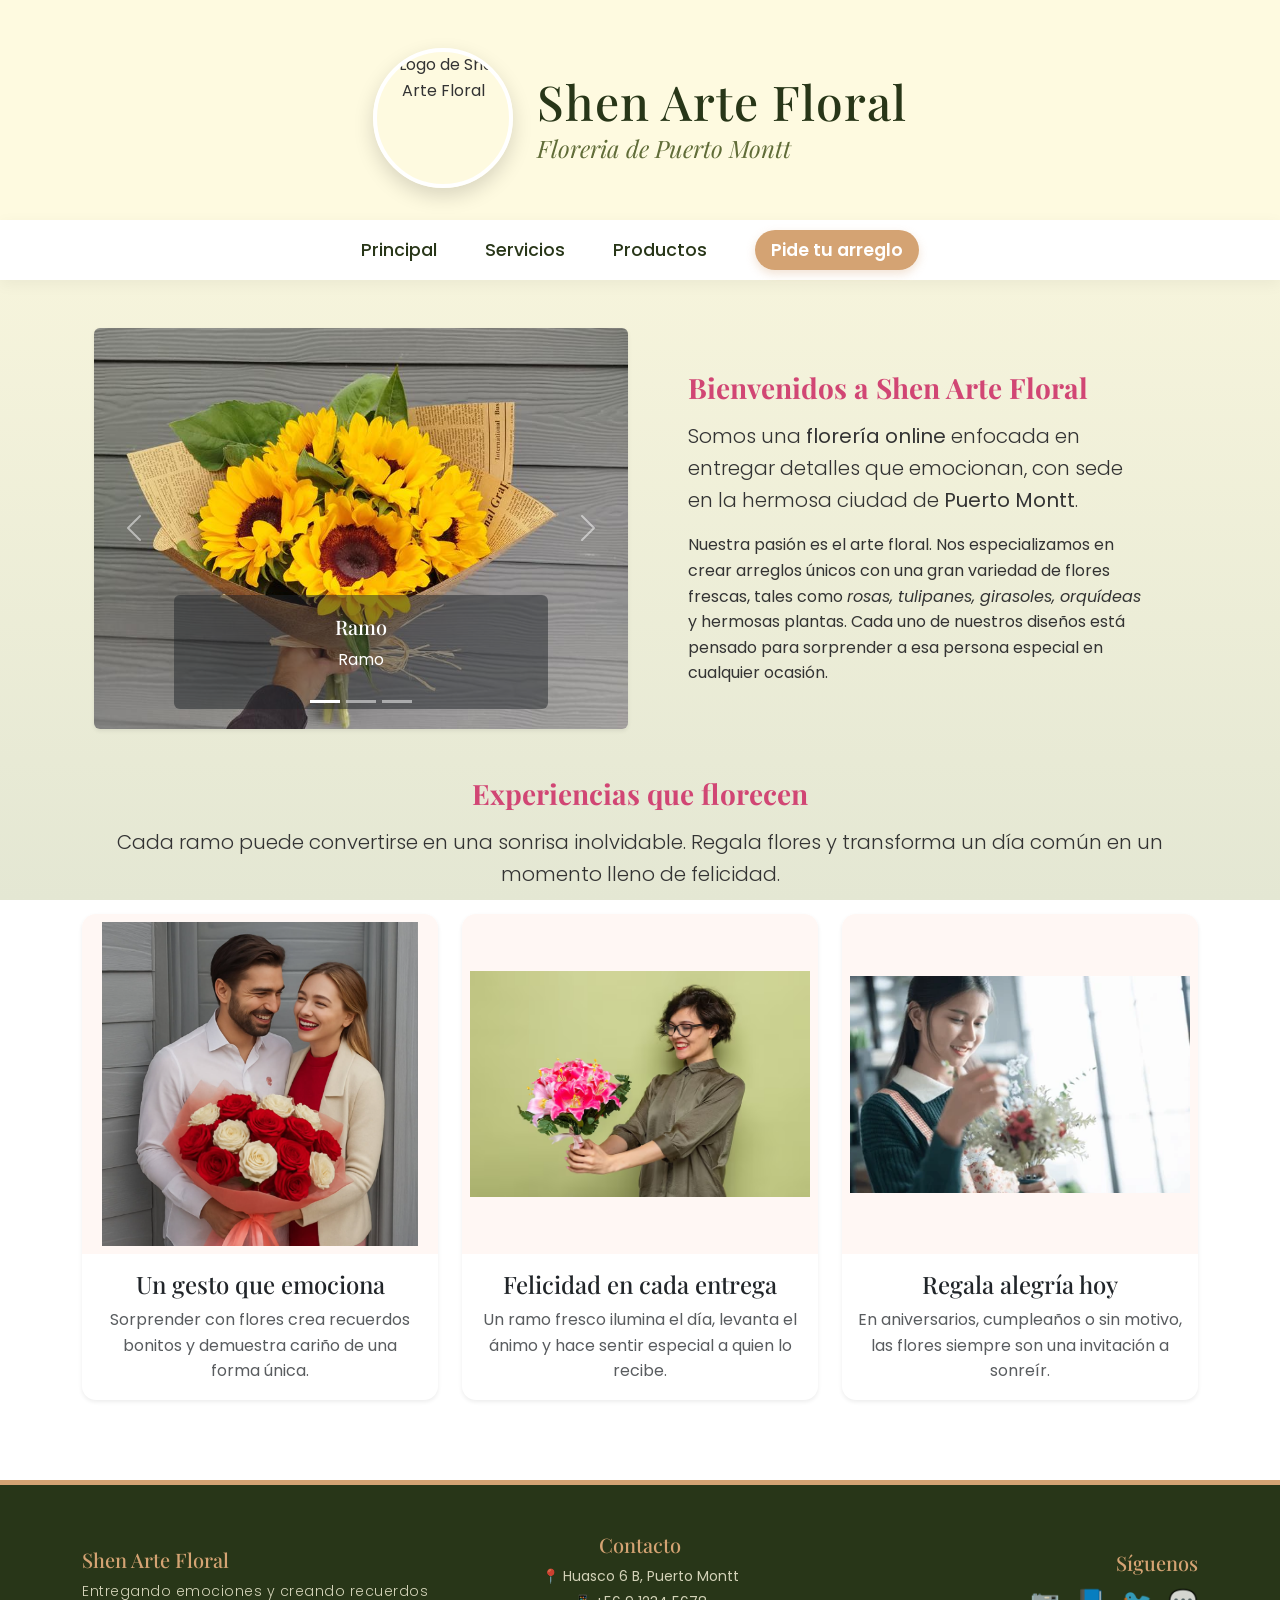
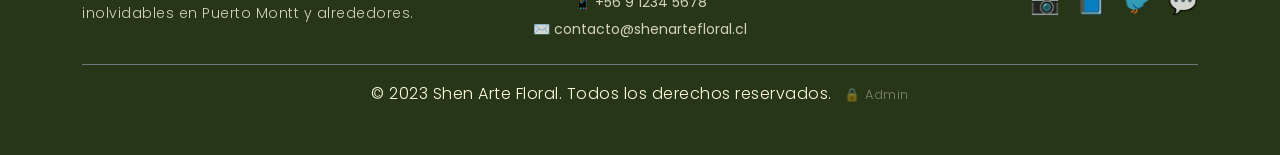
==== commit a54efe17: "Agregando link de admin en el footer" ====
--- a/index.html
+++ b/index.html
@@ -178,7 +178,11 @@
                 </div>
             </div>
             <div class="text-center mt-4 pt-3 border-top border-secondary small">
-                <p>&copy; 2023 Shen Arte Floral. Todos los derechos reservados.</p>
+                <p>&copy; 2023 Shen Arte Floral. Todos los derechos reservados.
+                    <span class="ms-2">
+                        <a href="html/admin.html" class="admin-access-link" title="Panel de Administración">🔒 Admin</a>
+                    </span>
+                </p>
             </div>
         </div>
     </footer>
--- a/css/style.css
+++ b/css/style.css
@@ -229,4 +229,42 @@
 
 a {
   text-decoration: none;
+}
+
+/* ==========================================================================
+   ADMIN & LOGIN STYLES
+   ========================================================================== */
+
+/* Botón cerrar sesión en nav */
+#btnCerrarSesion {
+  box-shadow: 0 4px 10px rgba(220, 53, 69, 0.3);
+}
+
+/* Tarjeta de login con Glassmorphism */
+.login-card {
+  background: rgba(255, 255, 255, 0.9) !important;
+  backdrop-filter: blur(10px);
+}
+
+/* Botón de ingresar en el login */
+.btn-login-submit {
+  background-color: var(--primary-color) !important;
+  box-shadow: 0 4px 10px rgba(212, 163, 115, 0.3);
+}
+
+.btn-login-submit:hover {
+  background-color: #c09060 !important;
+}
+
+/* Enlace discreto de acceso al panel admin en el footer */
+.admin-access-link {
+  color: rgba(254, 250, 224, 0.4);
+  text-decoration: none;
+  font-size: 0.8rem;
+  transition: color 0.3s ease, opacity 0.3s ease;
+}
+
+.admin-access-link:hover {
+  color: var(--primary-color);
+  opacity: 1;
 }
